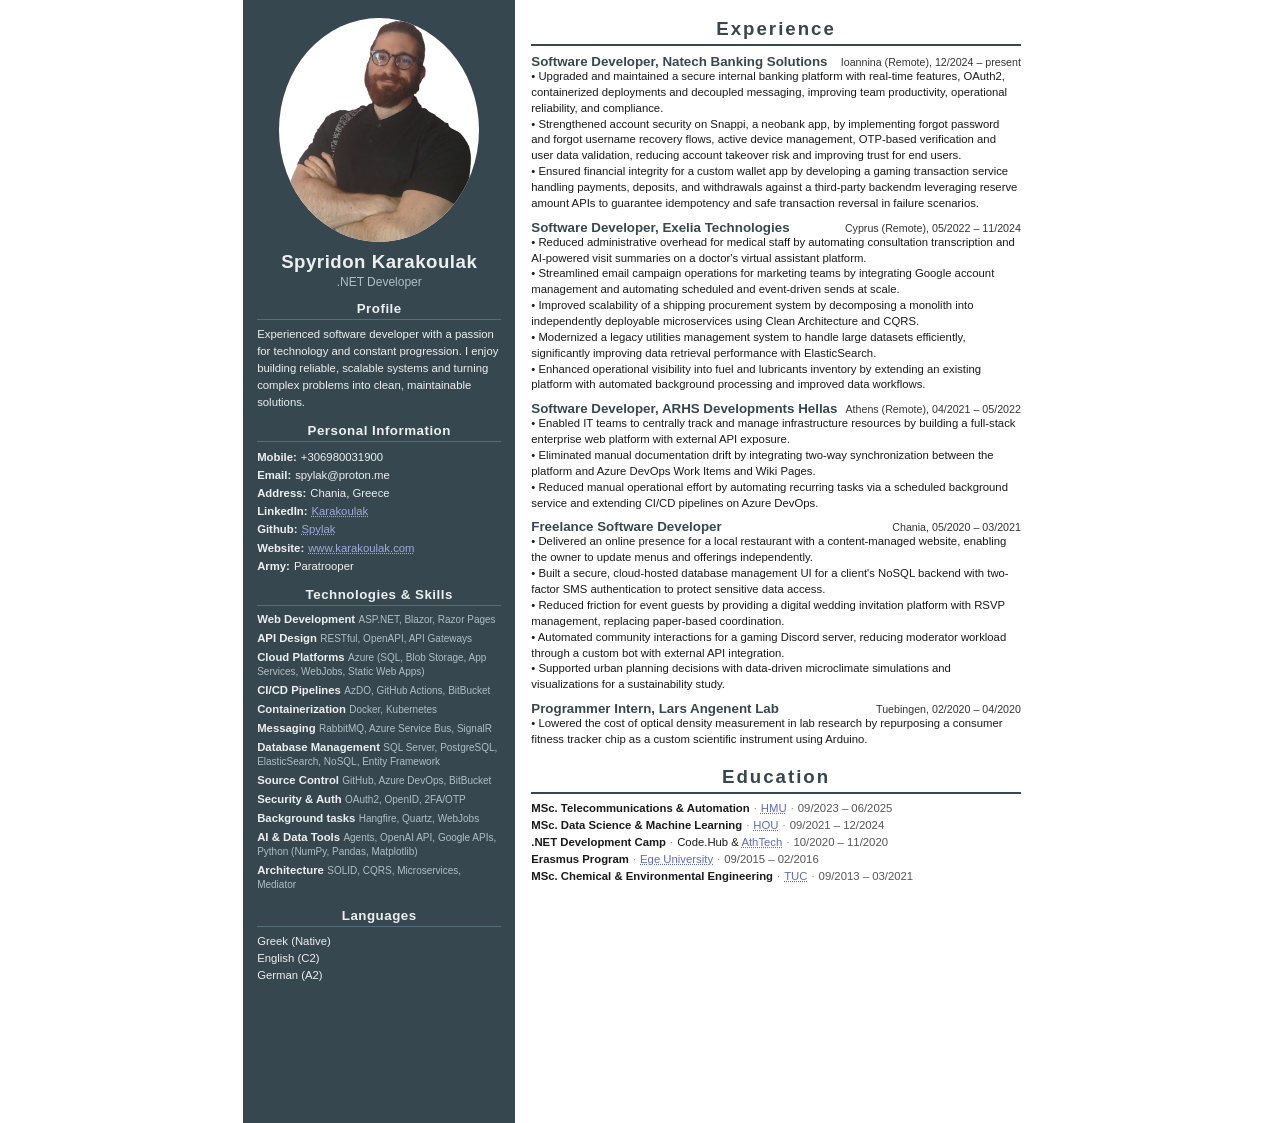
==== BlazorWebCV/wwwroot/cv.html @ 1470c7f7 "Initial CV functionality" ====
<!DOCTYPE html>
<html lang="en">
<head>
  <meta charset="UTF-8" />
  <meta name="viewport" content="width=device-width, initial-scale=1.0" />
  <title>Spyridon Karakoulak – CV</title>
  <style>
    *, *::before, *::after { box-sizing: border-box; margin: 0; padding: 0; }

    body {
      font-family: Arial, Helvetica, sans-serif;
      font-size: 9pt;
      color: #1a1a1a;
      background: #fff;
    }

    :root {
      --accent: #5c6bc0;
      --accent-dark: #37474f;
      --left-bg: #37474f;
      --left-text: #eceff1;
      --left-muted: #b0bec5;
      --left-border: #546e7a;
    }

    a { color: inherit; text-decoration: none; }
    a:hover { text-decoration: underline; }

    .edu-right-entry a,
    .info-link {
      color: var(--accent);
      text-decoration: underline;
      text-decoration-style: dotted;
      cursor: pointer;
      position: relative;
    }

    .edu-right-entry a:hover,
    .info-link:hover {
      text-decoration-style: solid;
      color: var(--accent-dark);
    }

    /* Info links sit on dark left bg — use lighter tint */
    .left .info-link {
      color: #9fa8da;
    }

    .left .info-link:hover {
      color: #e8eaf6;
    }

    .edu-right-entry a::after,
    .info-link::after {
      content: attr(data-title);
      position: absolute;
      bottom: calc(100% + 4px);
      left: 50%;
      transform: translateX(-50%);
      background: #333;
      color: #fff;
      font-size: 7.5pt;
      white-space: nowrap;
      padding: 2px 6px;
      border-radius: 3px;
      pointer-events: none;
      opacity: 0;
      transition: opacity 0s;
    }

    .edu-right-entry a:hover::after,
    .info-link:hover::after {
      opacity: 1;
    }

    .cv {
      display: flex;
      width: 210mm;
      min-height: 297mm;
      margin: 0 auto;
    }

    /* ── LEFT COLUMN ── */
    .left {
      width: 72mm;
      min-width: 72mm;
      background: var(--left-bg);
      padding: 18px 14px;
      display: flex;
      flex-direction: column;
      gap: 12px;
    }

    .photo-block { text-align: center; }

    .photo-block img {
      width: 200px;
      object-fit: cover;
      border-radius: 50%;
      background-color: white;
    }

    .name-block { text-align: center; margin-top: 6px; }

    .name-block h1 {
      font-size: 14pt;
      font-weight: bold;
      letter-spacing: 0.5px;
      color: var(--left-text);
    }

    .name-block .title {
      font-size: 9pt;
      color: var(--left-muted);
      margin-top: 2px;
    }

    .left-section h2 {
      font-size: 10pt;
      font-weight: bold;
      text-align: center;
      border-bottom: 1px solid var(--left-border);
      padding-bottom: 3px;
      margin-bottom: 6px;
      letter-spacing: 0.5px;
      color: var(--left-text);
    }

    .left-section p,
    .left-section li {
      font-size: 8.5pt;
      line-height: 1.5;
      color: var(--left-text);
    }

    .left-section ul { list-style: none; padding: 0; }

    .info-row {
      display: flex;
      gap: 4px;
      font-size: 8.5pt;
      line-height: 1.6;
    }

    .info-row { color: var(--left-text); }
    .info-row .label { font-weight: bold; white-space: nowrap; color: var(--left-text); }

    .edu-entry { margin-bottom: 7px; }

    .edu-entry .degree {
      font-weight: bold;
      font-size: 8.5pt;
      line-height: 1.4;
    }

    .edu-entry .school { font-size: 8pt; color: #333; }

    .edu-entry .edu-date {
      font-size: 7.5pt;
      color: #555;
      text-align: right;
    }

    /* Technologies list (left column) */
    .tech-item {
      margin-bottom: 5px;
    }

    .tech-item .tech-name {
      font-size: 8.5pt;
      font-weight: bold;
      color: var(--left-text);
    }

    .tech-item .tech-desc {
      font-size: 7.5pt;
      color: var(--left-muted);
      line-height: 1.3;
    }

    /* Education (right column) */
    .edu-section-header {
      text-align: center;
      font-size: 14pt;
      font-weight: bold;
      letter-spacing: 2px;
      border-bottom: 2px solid var(--accent-dark);
      padding-bottom: 4px;
      margin-top: 10px;
      margin-bottom: 6px;
      color: var(--accent-dark);
    }

    .edu-right-entry {
      font-size: 8.5pt;
      line-height: 1.5;
      color: #1a1a1a;
    }

    .edu-right-entry .degree-r {
      font-weight: bold;
    }

    .edu-right-entry .sep {
      color: #888;
      margin: 0 4px;
    }

    .edu-right-entry .edu-right-date {
      color: #555;
    }

    /* ── RIGHT COLUMN ── */
    .right {
      flex: 1;
      padding: 18px 16px;
      display: flex;
      flex-direction: column;
    }

    .right-header {
      text-align: center;
      font-size: 14pt;
      font-weight: bold;
      letter-spacing: 2px;
      border-bottom: 2px solid var(--accent-dark);
      padding-bottom: 4px;
      margin-bottom: 8px;
      color: var(--accent-dark);
    }

    .exp-entry { margin-bottom: 8px; }

    .exp-header {
      display: flex;
      justify-content: space-between;
      align-items: baseline;
    }

    .exp-header .org {
      font-weight: bold;
      font-size: 10pt;
      color: var(--accent-dark);
    }

    .exp-header .meta {
      font-size: 8pt;
      color: #333;
      text-align: right;
      white-space: nowrap;
      margin-left: 8px;
    }

    .exp-entry .desc {
      font-size: 8.5pt;
      line-height: 1.4;
      color: #1a1a1a;
    }

    .exp-entry .desc .project-name {
      display: block;
      text-decoration: underline;
      margin-top: 2px;
      font-size: 8.5pt;
    }

    .exp-entry .desc ul { list-style: none; padding-left: 0; }
    .exp-entry .desc ul li::before { content: "• "; }
    .exp-entry .desc ul li { line-height: 1.4; }

    @media print {
      body { background: #fff; }
      .cv { width: 100%; margin: 0; }
    }
  </style>
</head>
<body>
<div class="cv">

  <!-- ══════════════════ LEFT ══════════════════ -->
  <aside class="left">

    <div class="photo-block">
      <img src="images/meIRL.png" alt="Spyridon Karakoulak" />
      <div class="name-block">
        <h1>Spyridon Karakoulak</h1>
        <div class="title">.NET Developer</div>
      </div>
    </div>

    <div class="left-section">
      <h2>Profile</h2>
      <p>
        Experienced software developer with a passion for technology and constant progression.
        I enjoy building reliable, scalable systems and turning complex problems into clean, maintainable solutions.
      </p>
    </div>

    <div class="left-section">
      <h2>Personal Information</h2>
      <div class="info-row"><span class="label">Mobile:</span><span>+306980031900</span></div>
      <div class="info-row"><span class="label">Email:</span><span>spylak@proton.me</span></div>
      <div class="info-row"><span class="label">Address:</span><span>Chania, Greece</span></div>
      <div class="info-row"><span class="label">LinkedIn:</span><span><a class="info-link" href="https://www.linkedin.com/in/spyridon-karakoulak-4267201b9/" data-title="linkedin.com/in/spyridon-karakoulak">Karakoulak</a></span></div>
      <div class="info-row"><span class="label">Github:</span><span><a class="info-link" href="https://github.com/Spylak" data-title="github.com/Spylak">Spylak</a></span></div>
      <div class="info-row"><span class="label">Website:</span><span><a class="info-link" href="https://www.karakoulak.com" data-title="www.karakoulak.com">www.karakoulak.com</a></span></div>
      <div class="info-row"><span class="label">Army:</span><span>Paratrooper</span></div>
    </div>

    <div class="left-section">
      <h2>Technologies &amp; Skills</h2>

      <div class="tech-item">
        <span class="tech-name">Web Development</span>
        <span class="tech-desc">ASP.NET, Blazor, Razor Pages</span>
      </div>

      <div class="tech-item">
        <span class="tech-name">API Design</span>
        <span class="tech-desc">RESTful, OpenAPI, API Gateways</span>
      </div>

      <div class="tech-item">
        <span class="tech-name">Cloud Platforms</span>
        <span class="tech-desc">Azure (SQL, Blob Storage, App Services, WebJobs, Static Web Apps)</span>
      </div>

      <div class="tech-item">
        <span class="tech-name">CI/CD Pipelines</span>
        <span class="tech-desc">AzDO, GitHub Actions, BitBucket</span>
      </div>

      <div class="tech-item">
        <span class="tech-name">Containerization</span>
        <span class="tech-desc">Docker, Kubernetes</span>
      </div>

      <div class="tech-item">
        <span class="tech-name">Messaging</span>
        <span class="tech-desc">RabbitMQ, Azure Service Bus, SignalR</span>
      </div>

      <div class="tech-item">
        <span class="tech-name">Database Management</span>
        <span class="tech-desc">SQL Server, PostgreSQL, ElasticSearch, NoSQL, Entity Framework</span>
      </div>

      <div class="tech-item">
        <span class="tech-name">Source Control</span>
        <span class="tech-desc">GitHub, Azure DevOps, BitBucket</span>
      </div>

      <div class="tech-item">
        <span class="tech-name">Security &amp; Auth</span>
        <span class="tech-desc">OAuth2, OpenID, 2FA/OTP</span>
      </div>

      <div class="tech-item">
        <span class="tech-name">Background tasks</span>
        <span class="tech-desc">Hangfire, Quartz, WebJobs</span>
      </div>

      <div class="tech-item">
        <span class="tech-name">AI &amp; Data Tools</span>
        <span class="tech-desc">Agents, OpenAI API, Google APIs, Python (NumPy, Pandas, Matplotlib)</span>
      </div>

      <div class="tech-item">
        <span class="tech-name">Architecture</span>
        <span class="tech-desc">SOLID, CQRS, Microservices, Mediator</span>
      </div>

    </div>

    <div class="left-section">
      <h2>Languages</h2>
      <ul>
        <li>Greek (Native)</li>
        <li>English (C2)</li>
        <li>German (A2)</li>
      </ul>
    </div>

  </aside>

  <!-- ══════════════════ RIGHT ══════════════════ -->
  <main class="right">
    <div class="right-header">Experience</div>

    <!-- Natech -->
    <div class="exp-entry">
      <div class="exp-header">
        <span class="org">Software Developer, Natech Banking Solutions</span>
        <span class="meta">Ioannina (Remote), 12/2024 – present</span>
      </div>
      <div class="desc">
        <ul>
          <li>Upgraded and maintained a secure internal banking platform with real-time features, OAuth2, containerized deployments and decoupled messaging, improving team productivity, operational reliability, and compliance.</li>
          <li>Strengthened account security on Snappi, a neobank app, by implementing forgot password and forgot username recovery flows, active device management, OTP-based verification and user data validation, reducing account takeover risk and improving trust for end users.</li>
          <li>Ensured financial integrity for a custom wallet app by developing a gaming transaction service handling payments, deposits, and withdrawals against a third-party backendm leveraging reserve amount APIs to guarantee idempotency and safe transaction reversal in failure scenarios.</li>
        </ul>
      </div>
    </div>

    <!-- Exelia -->
    <div class="exp-entry">
      <div class="exp-header">
        <span class="org">Software Developer, Exelia Technologies</span>
        <span class="meta">Cyprus (Remote), 05/2022 – 11/2024</span>
      </div>
      <div class="desc">
        <ul>
          <li>Reduced administrative overhead for medical staff by automating consultation transcription and AI-powered visit summaries on a doctor's virtual assistant platform.</li>
          <li>Streamlined email campaign operations for marketing teams by integrating Google account management and automating scheduled and event-driven sends at scale.</li>
          <li>Improved scalability of a shipping procurement system by decomposing a monolith into independently deployable microservices using Clean Architecture and CQRS.</li>
          <li>Modernized a legacy utilities management system to handle large datasets efficiently, significantly improving data retrieval performance with ElasticSearch.</li>
          <li>Enhanced operational visibility into fuel and lubricants inventory by extending an existing platform with automated background processing and improved data workflows.</li>
        </ul>
      </div>
    </div>

    <!-- ARHS -->
    <div class="exp-entry">
      <div class="exp-header">
        <span class="org">Software Developer, ARHS Developments Hellas</span>
        <span class="meta">Athens (Remote), 04/2021 – 05/2022</span>
      </div>
      <div class="desc">
        <ul>
          <li>Enabled IT teams to centrally track and manage infrastructure resources by building a full-stack enterprise web platform with external API exposure.</li>
          <li>Eliminated manual documentation drift by integrating two-way synchronization between the platform and Azure DevOps Work Items and Wiki Pages.</li>
          <li>Reduced manual operational effort by automating recurring tasks via a scheduled background service and extending CI/CD pipelines on Azure DevOps.</li>
        </ul>
      </div>
    </div>

    <!-- Freelance -->
    <div class="exp-entry">
      <div class="exp-header">
        <span class="org">Freelance Software Developer</span>
        <span class="meta">Chania, 05/2020 – 03/2021</span>
      </div>
      <div class="desc">
        <ul>
          <li>Delivered an online presence for a local restaurant with a content-managed website, enabling the owner to update menus and offerings independently.</li>
          <li>Built a secure, cloud-hosted database management UI for a client's NoSQL backend with two-factor SMS authentication to protect sensitive data access.</li>
          <li>Reduced friction for event guests by providing a digital wedding invitation platform with RSVP management, replacing paper-based coordination.</li>
          <li>Automated community interactions for a gaming Discord server, reducing moderator workload through a custom bot with external API integration.</li>
          <li>Supported urban planning decisions with data-driven microclimate simulations and visualizations for a sustainability study.</li>
        </ul>
      </div>
    </div>

    <!-- Lars Angenent -->
    <div class="exp-entry">
      <div class="exp-header">
        <span class="org">Programmer Intern, Lars Angenent Lab</span>
        <span class="meta">Tuebingen, 02/2020 – 04/2020</span>
      </div>
      <div class="desc">
        <ul>
          <li>Lowered the cost of optical density measurement in lab research by repurposing a consumer fitness tracker chip as a custom scientific instrument using Arduino.</li>
        </ul>
      </div>
    </div>

    <div class="edu-section-header">Education</div>

    <div class="edu-right-entry"><span class="degree-r">MSc. Telecommunications &amp; Automation</span><span class="sep">·</span><a href="https://hmu.gr/en/postgraduate-studies/postgraduate-programs" data-title="Hellenic Mediterranean University">HMU</a><span class="sep">·</span><span class="edu-right-date">09/2023 – 06/2025</span></div>
    <div class="edu-right-entry"><span class="degree-r">MSc. Data Science &amp; Machine Learning</span><span class="sep">·</span><a href="https://www.eap.gr/en/data-science-and-machine-learning/" data-title="Hellenic Open University">HOU</a><span class="sep">·</span><span class="edu-right-date">09/2021 – 12/2024</span></div>
    <div class="edu-right-entry"><span class="degree-r">.NET Development Camp</span><span class="sep">·</span>Code.Hub &amp; <a href="https://www.athtech.gr/en/" data-title="Athens Tech College">AthTech</a><span class="sep">·</span><span class="edu-right-date">10/2020 – 11/2020</span></div>
    <div class="edu-right-entry"><span class="degree-r">Erasmus Program</span><span class="sep">·</span><a href="https://ege.edu.tr/eng-0/homepage.html" data-title="Ege University of Izmir">Ege University</a><span class="sep">·</span><span class="edu-right-date">09/2015 – 02/2016</span></div>
    <div class="edu-right-entry"><span class="degree-r">MSc. Chemical &amp; Environmental Engineering</span><span class="sep">·</span><a href="https://www.chenveng.tuc.gr/en/home" data-title="Technical University of Crete">TUC</a><span class="sep">·</span><span class="edu-right-date">09/2013 – 03/2021</span></div>

  </main>
</div>
</body>
</html>
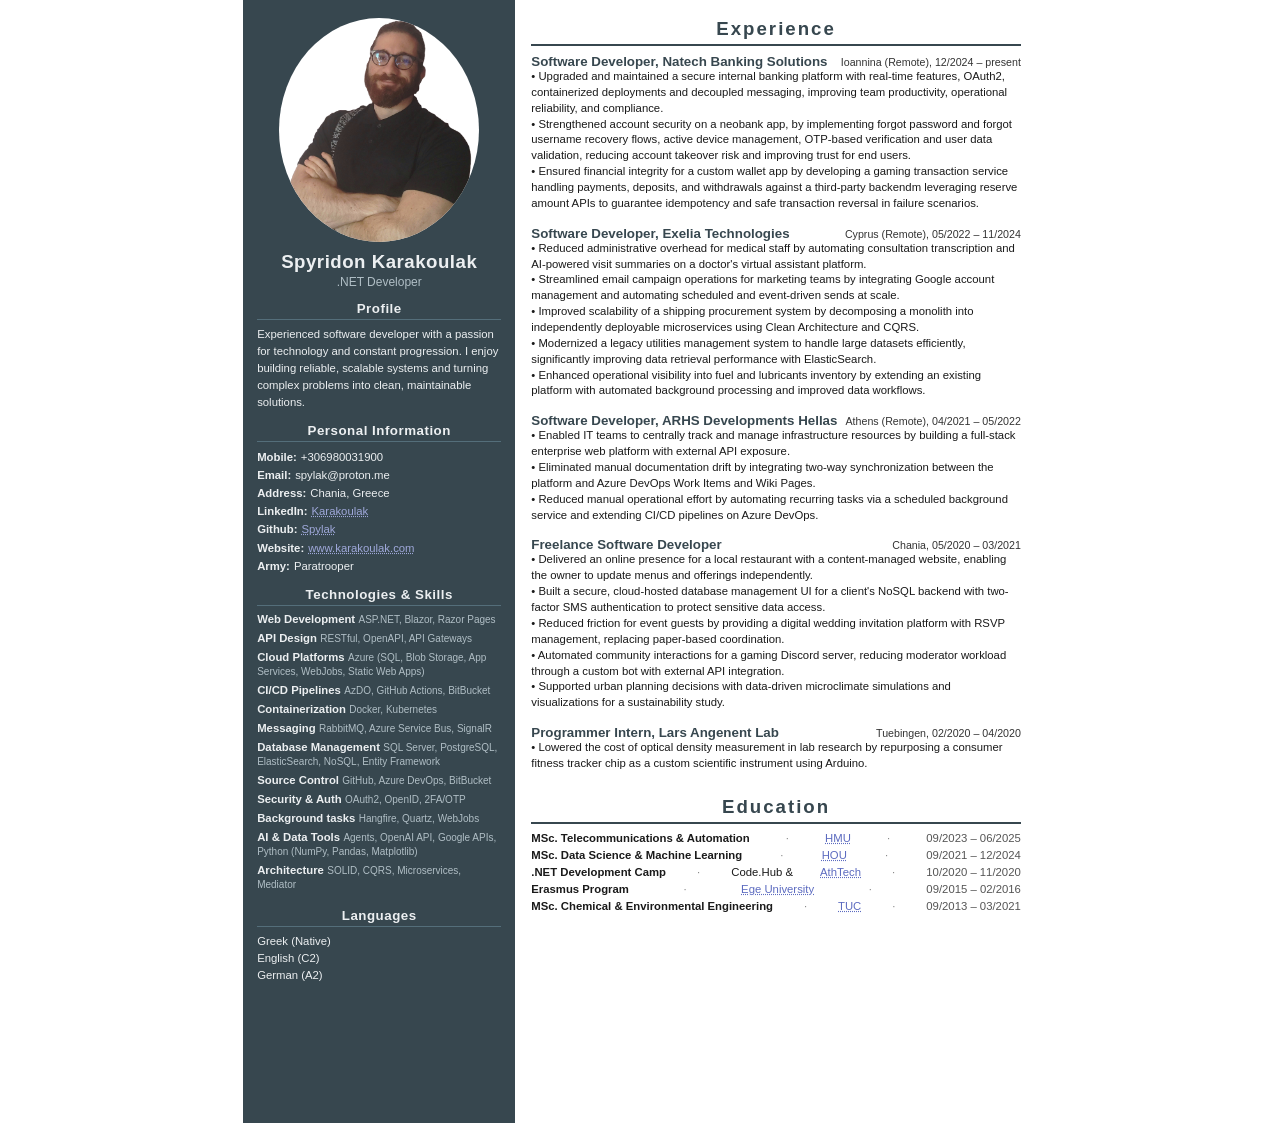
==== commit 4a73dbec: "cv functionality v1" ====
--- a/BlazorWebCV/wwwroot/cv.html
+++ b/BlazorWebCV/wwwroot/cv.html
@@ -192,6 +192,9 @@
     }
 
     .edu-right-entry {
+      display: flex;
+      justify-content: space-between;
+      align-items: baseline;
       font-size: 8.5pt;
       line-height: 1.5;
       color: #1a1a1a;
@@ -229,7 +232,7 @@
       color: var(--accent-dark);
     }
 
-    .exp-entry { margin-bottom: 8px; }
+    .exp-entry { margin-bottom: 14px; }
 
     .exp-header {
       display: flex;
@@ -269,7 +272,12 @@
     .exp-entry .desc ul li { line-height: 1.4; }
 
     @media print {
-      body { background: #fff; }
+      @page { margin: 0; size: A4 portrait; }
+      body {
+        background: #fff;
+        -webkit-print-color-adjust: exact;
+        print-color-adjust: exact;
+      }
       .cv { width: 100%; margin: 0; }
     }
   </style>
@@ -396,7 +404,7 @@
       <div class="desc">
         <ul>
           <li>Upgraded and maintained a secure internal banking platform with real-time features, OAuth2, containerized deployments and decoupled messaging, improving team productivity, operational reliability, and compliance.</li>
-          <li>Strengthened account security on Snappi, a neobank app, by implementing forgot password and forgot username recovery flows, active device management, OTP-based verification and user data validation, reducing account takeover risk and improving trust for end users.</li>
+          <li>Strengthened account security on a neobank app, by implementing forgot password and forgot username recovery flows, active device management, OTP-based verification and user data validation, reducing account takeover risk and improving trust for end users.</li>
           <li>Ensured financial integrity for a custom wallet app by developing a gaming transaction service handling payments, deposits, and withdrawals against a third-party backendm leveraging reserve amount APIs to guarantee idempotency and safe transaction reversal in failure scenarios.</li>
         </ul>
       </div>
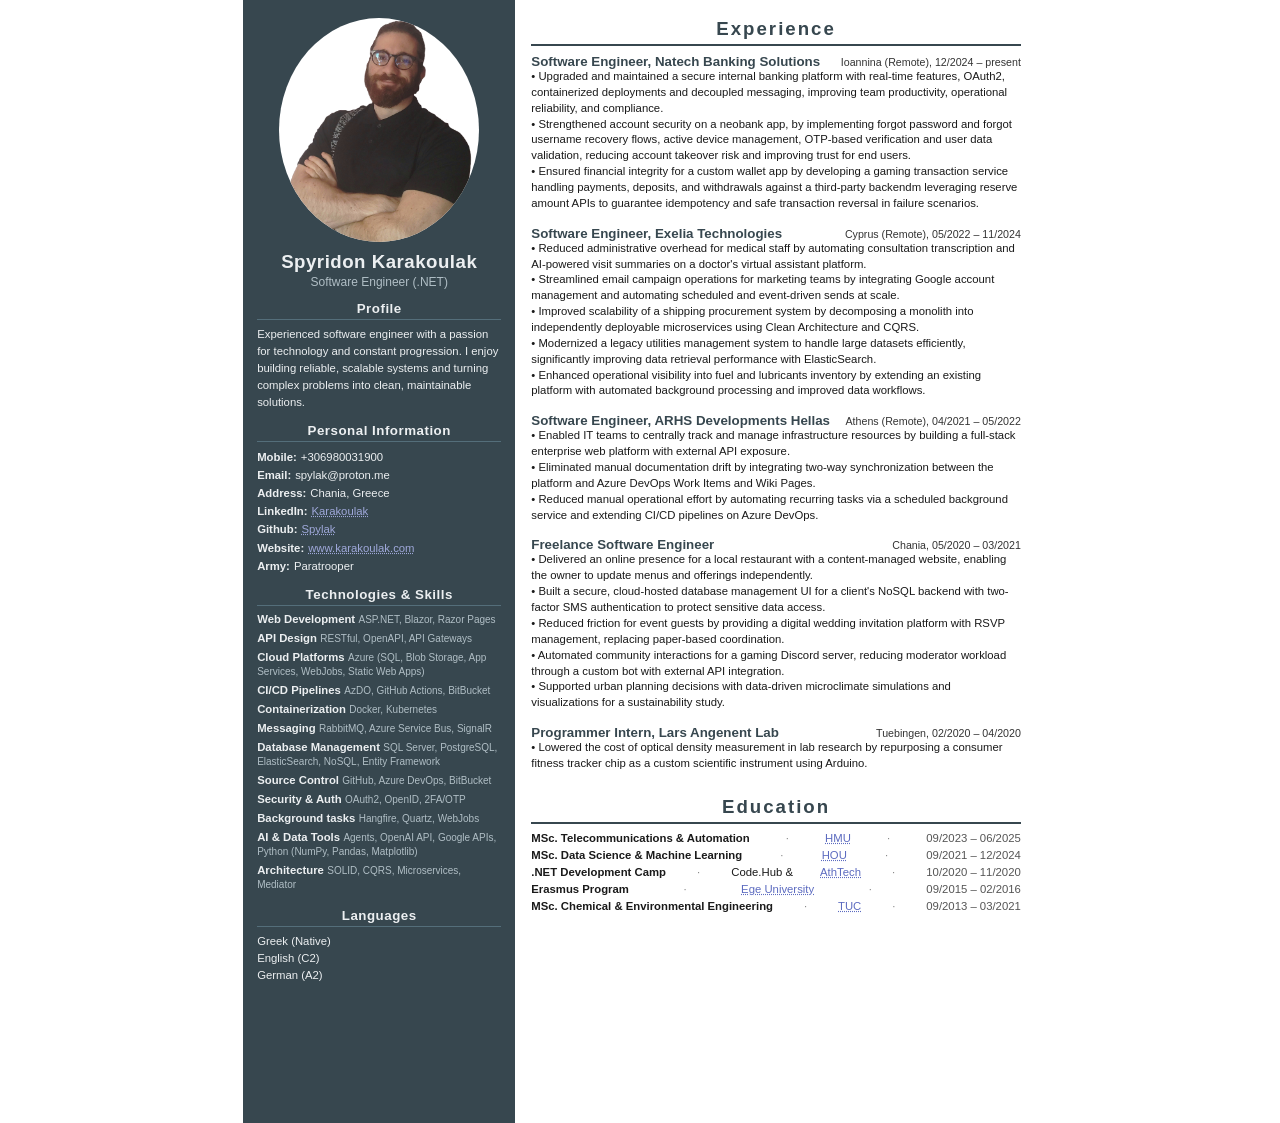
==== commit 3901ddbc: "update title" ====
--- a/BlazorWebCV/wwwroot/cv.html
+++ b/BlazorWebCV/wwwroot/cv.html
@@ -292,14 +292,14 @@
       <img src="images/meIRL.png" alt="Spyridon Karakoulak" />
       <div class="name-block">
         <h1>Spyridon Karakoulak</h1>
-        <div class="title">.NET Developer</div>
+        <div class="title">Software Engineer (.NET)</div>
       </div>
     </div>
 
     <div class="left-section">
       <h2>Profile</h2>
       <p>
-        Experienced software developer with a passion for technology and constant progression.
+        Experienced software engineer with a passion for technology and constant progression.
         I enjoy building reliable, scalable systems and turning complex problems into clean, maintainable solutions.
       </p>
     </div>
@@ -398,7 +398,7 @@
     <!-- Natech -->
     <div class="exp-entry">
       <div class="exp-header">
-        <span class="org">Software Developer, Natech Banking Solutions</span>
+        <span class="org">Software Engineer, Natech Banking Solutions</span>
         <span class="meta">Ioannina (Remote), 12/2024 – present</span>
       </div>
       <div class="desc">
@@ -413,7 +413,7 @@
     <!-- Exelia -->
     <div class="exp-entry">
       <div class="exp-header">
-        <span class="org">Software Developer, Exelia Technologies</span>
+        <span class="org">Software Engineer, Exelia Technologies</span>
         <span class="meta">Cyprus (Remote), 05/2022 – 11/2024</span>
       </div>
       <div class="desc">
@@ -430,7 +430,7 @@
     <!-- ARHS -->
     <div class="exp-entry">
       <div class="exp-header">
-        <span class="org">Software Developer, ARHS Developments Hellas</span>
+        <span class="org">Software Engineer, ARHS Developments Hellas</span>
         <span class="meta">Athens (Remote), 04/2021 – 05/2022</span>
       </div>
       <div class="desc">
@@ -445,7 +445,7 @@
     <!-- Freelance -->
     <div class="exp-entry">
       <div class="exp-header">
-        <span class="org">Freelance Software Developer</span>
+        <span class="org">Freelance Software Engineer</span>
         <span class="meta">Chania, 05/2020 – 03/2021</span>
       </div>
       <div class="desc">
